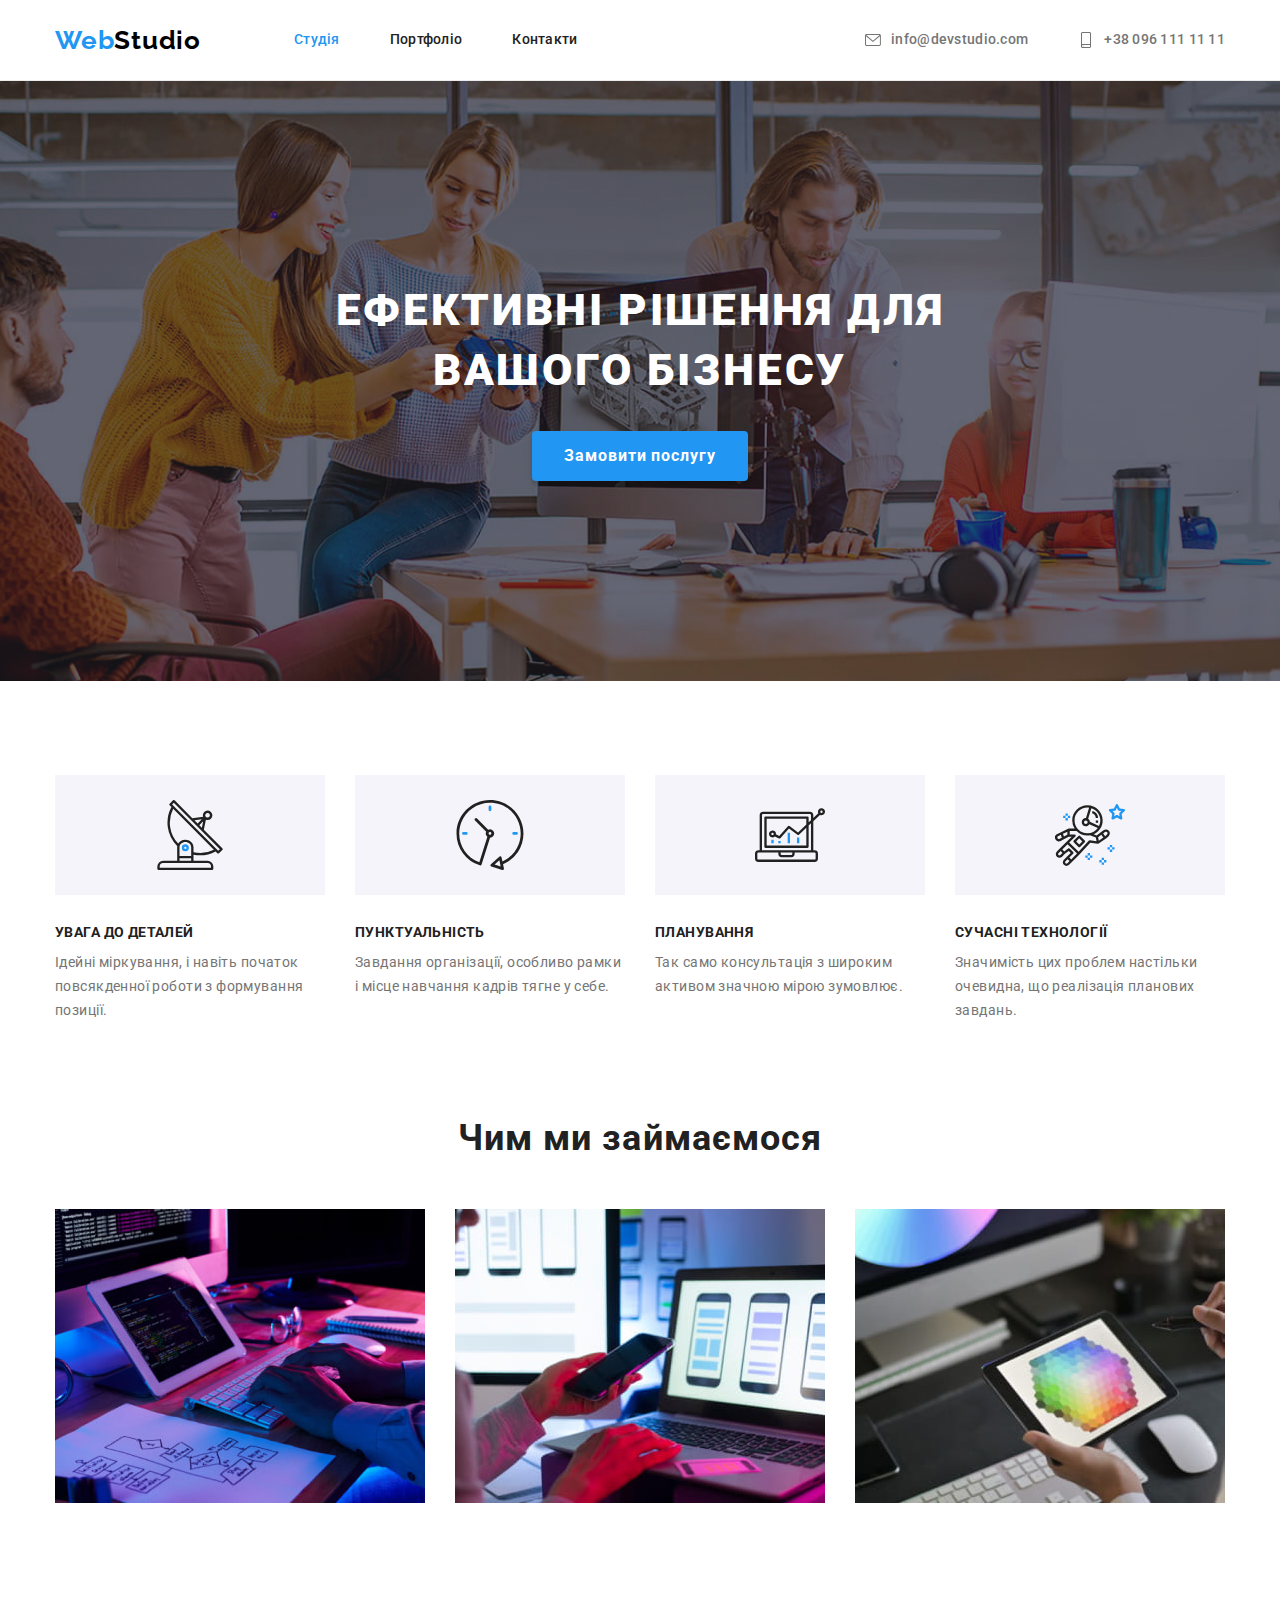
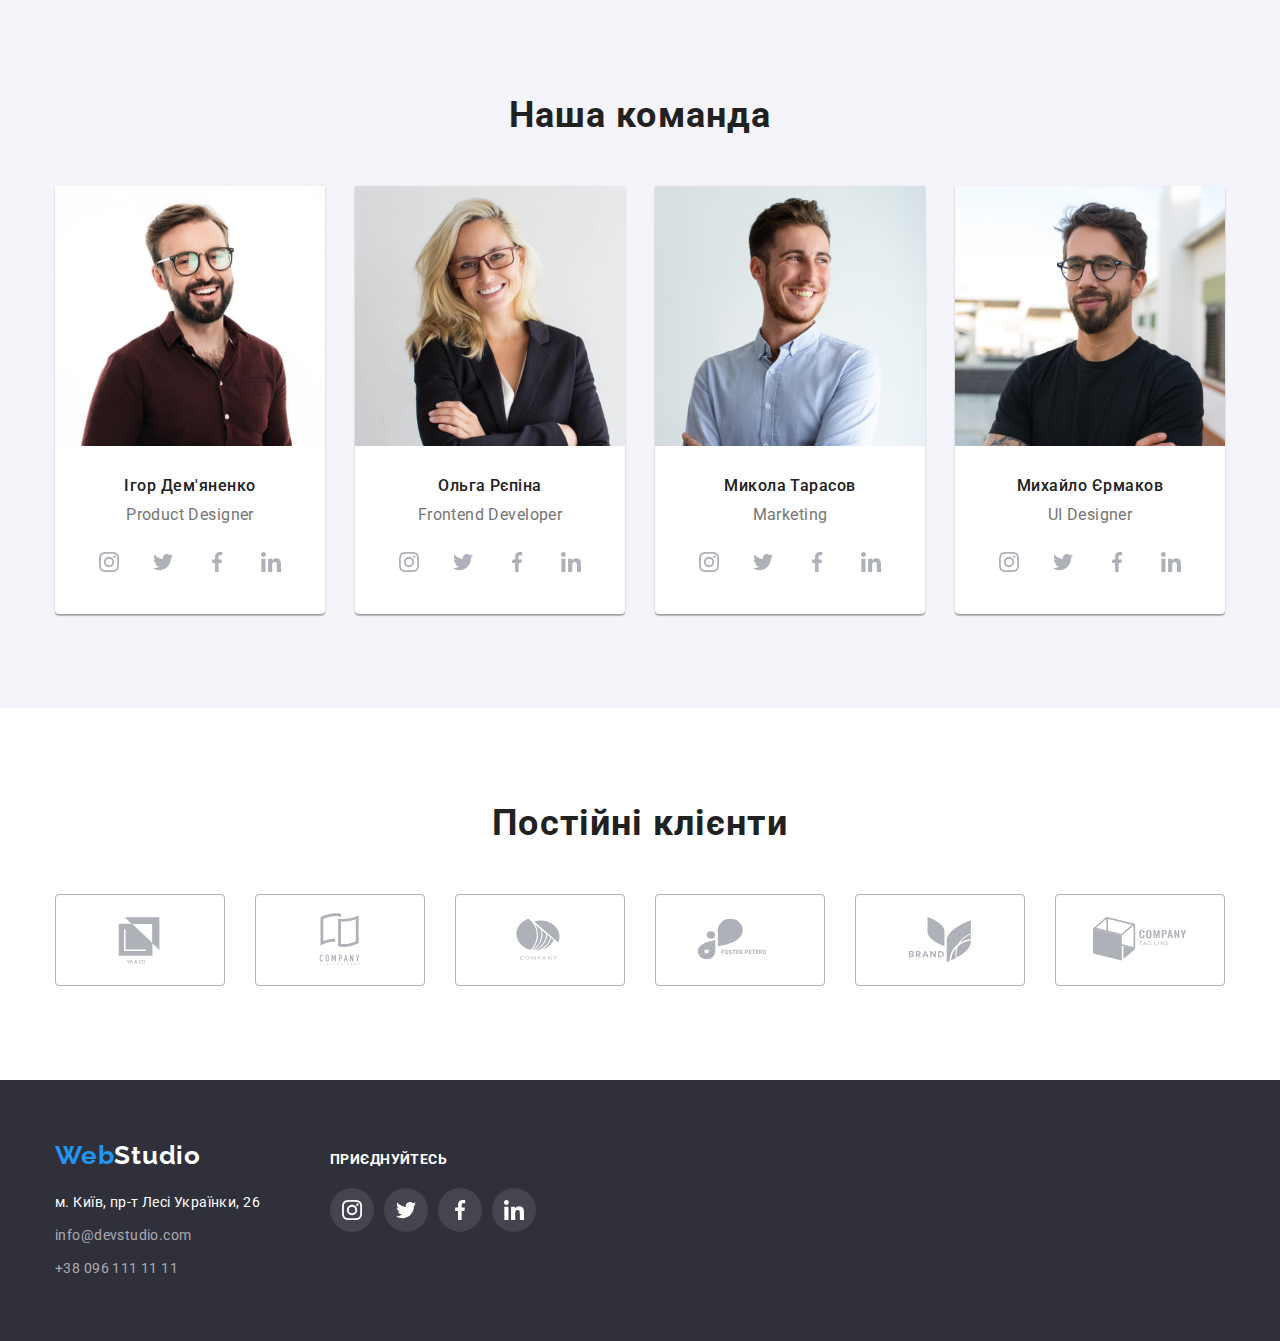
==== index.html @ b71303c6 "Initial commit" ====
<!DOCTYPE html>
<html lang="uk">
  <head>
    <meta charset="UTF-8" />
    <meta http-equiv="X-UA-Compatible" content="IE=edge" />
    <meta name="viewport" content="width=device-width, initial-scale=1.0" />
    <title>Студія</title>
    <link
      href="https://fonts.googleapis.com/css2?family=Raleway:wght@700&family=Roboto:wght@400;500;700;900&display=swap"
      rel="stylesheet"
    />
    <link
      rel="stylesheet"
      href="https://cdnjs.cloudflare.com/ajax/libs/modern-normalize/1.1.0/modern-normalize.min.css"
    />
    <link rel="stylesheet" href="./css/common.css" />
    <link rel="stylesheet" href="./css/main.css" />
  </head>

  <body>
    <header class="border header">
      <div class="container">
        <nav class="nav nav-box">
          <a href="" class="logo"> <span class="logo-blue">Web</span>Studio </a>
          <ul class="list list-nav">
            <li class="item"><a href="./index.html" class="link page-active">Студія</a></li>
            <li class="item"><a href="./portfolio.html" class="link">Портфоліо</a></li>
            <li class="item"><a href="" class="link">Контакти</a></li>
          </ul>
        </nav>
        <ul class="list list-nav list-contact">
          <li class="item">
            <a href="mailto:info@devstudio.com" class="link link-contact mailto align-icon">
              <svg class="icon-contact">
                <use href="./images/icons.svg#icon-envelope"></use>
              </svg>
              info@devstudio.com</a>
          </li>
          <li class="item">
            <a href="tel:+380961111111" class="link link-contact tel align-icon"><svg class="icon-contact">
              <use href="./images/icons.svg#icon-smartphone"></use>
            </svg>+38 096 111 11 11</a>
          </li>
        </ul>
      </div>
    </header>

    <main>
      <!--hero-->
      <section class="hero section">
        <div class="container">
          <h1 class="title title-main">Ефективні рішення для вашого бізнесу</h1>
          <button type="button" class="button item">Замовити послугу</button>
        </div>
      </section>

      <!--наш підхід-->
      <section class="section">
        <div class="container">
          <h2 class="none">наш підхід</h2>
          <ul class="list methods">
            <li class="item antenna">
              <div class="thumb">
                <svg class="icon-methods">
                <use href="./images/icons.svg#icon-antenna"></use>
              </svg>
              </div>
              <h3 class="title title-methods">УВАГА ДО ДЕТАЛЕЙ</h3>
              <p class="text mr-null">
                Ідейні міркування, і навіть початок повсякденної роботи з формування позиції.
              </p>
            </li>
            <li class="item clock">
              <div class="thumb">
                <svg class="icon-methods">
                <use href="./images/icons.svg#icon-clock"></use>
              </svg>
              </div>
              <h3 class="title title-methods">ПУНКТУАЛЬНІСТЬ</h3>
              <p class="text mr-null">
                Завдання організації, особливо рамки і місце навчання кадрів тягне у себе.
              </p>
            </li>
            <li class="item diagram">
              <div class="thumb">
                <svg class="icon-methods">
                <use href="./images/icons.svg#icon-diagram"></use>
              </svg>
              </div>
              <h3 class="title title-methods">ПЛАНУВАННЯ</h3>
              <p class="text mr-null">
                Так само консультація з широким активом значною мірою зумовлює.
              </p>
            </li>
            <li class="item astronaut">
              <div class="thumb">
                <svg class="icon-methods">
                <use href="./images/icons.svg#icon-astronaut"></use>
              </svg>
              </div>
              <h3 class="title title-methods">СУЧАСНІ ТЕХНОЛОГІЇ</h3>
              <p class="text mr-null">
                Значимість цих проблем настільки очевидна, що реалізація планових завдань.
              </p>
            </li>
          </ul>
        </div>
      </section>

      <!-- чим ми займаємося -->
      <section class="info section">
        <div class="container info">
          <h2 class="title info">Чим ми займаємося</h2>
          <ul class="list">
            <li class="item">
              <img src="./images/box1.jpg" alt="Валідна розмітка" width="370" height="294" />
            </li>
            <li class="item">
              <img src="./images/box2.jpg" alt="Стилізація" width="370" height="294" />
            </li>
            <li class="item">
              <img src="./images/box3.jpg" alt="Дизайн" width="370" height="294" />
            </li>
          </ul>
        </div>
      </section>

      <!--Наша команда-->
      <section class="team-info section">
        <div class="container">
          <h2 class="title title-team">Наша команда</h2>
          <ul class="list list-subject">
            <li class="item">
              <img src="./images/person1.jpg" alt="фото Ігора Дем'яненка" width="270" />
              <h3 class="title subject-name">Ігор Дем'яненко</h3>
              <p class="subject-post">Product Designer</p>
              <ul class="list-team-socials">
                <li class="item">
                  <a href="" class="link-socials">
                    <svg class="icon-socials">
                      <use href="./images/icons.svg#icon-instagram"></use>
                    </svg>
                  </a>
                </li>
                <li class="item">
                  <a href="" class="link-socials">
                    <svg class="icon-socials">
                      <use href="./images/icons.svg#icon-twitter"></use>
                    </svg>
                  </a>
                </li>
                <li class="item">
                  <a href="" class="link-socials">
                    <svg class="icon-socials">
                      <use href="./images/icons.svg#icon-facebook"></use>
                    </svg>
                  </a>
                </li>
                <li class="item">
                  <a href="" class="link-socials">
                    <svg class="icon-socials">
                      <use href="./images/icons.svg#icon-linkedin"></use>
                    </svg>
                  </a>
                </li>
              </ul>
            </li>
            <li class="item">
              <img src="./images/person2.jpg" alt="фото Ольги Рєпіної" width="270" />
              <h3 class="title subject-name">Ольга Рєпіна</h3>
              <p class="subject-post">Frontend Developer</p>
              <ul class="list-team-socials">
                <li class="item">
                  <a href="" class="link-socials">
                    <svg class="icon-socials">
                      <use href="./images/icons.svg#icon-instagram"></use>
                    </svg>
                  </a>
                </li>
                <li class="item">
                  <a href="" class="link-socials">
                    <svg class="icon-socials">
                      <use href="./images/icons.svg#icon-twitter"></use>
                    </svg>
                  </a>
                </li>
                <li class="item">
                  <a href="" class="link-socials">
                    <svg class="icon-socials">
                      <use href="./images/icons.svg#icon-facebook"></use>
                    </svg>
                  </a>
                </li>
                <li class="item">
                  <a href="" class="link-socials">
                    <svg class="icon-socials">
                      <use href="./images/icons.svg#icon-linkedin"></use>
                    </svg>
                  </a>
                </li>
              </ul>
            </li>
            <li class="item">
              <img src="./images/person3.jpg" alt="фото Миколи Тарасова" width="270" />
              <h3 class="title subject-name">Микола Тарасов</h3>
              <p class="subject-post">Marketing</p>
              <ul class="list-team-socials">
                <li class="item">
                  <a href="" class="link-socials">
                    <svg class="icon-socials">
                      <use href="./images/icons.svg#icon-instagram"></use>
                    </svg>
                  </a>
                </li>
                <li class="item">
                  <a href="" class="link-socials">
                    <svg class="icon-socials">
                      <use href="./images/icons.svg#icon-twitter"></use>
                    </svg>
                  </a>
                </li>
                <li class="item">
                  <a href="" class="link-socials">
                    <svg class="icon-socials">
                      <use href="./images/icons.svg#icon-facebook"></use>
                    </svg>
                  </a>
                </li>
                <li class="item">
                  <a href="" class="link-socials">
                    <svg class="icon-socials">
                      <use href="./images/icons.svg#icon-linkedin"></use>
                    </svg>
                  </a>
                </li>
              </ul>
            </li>
            <li class="item">
              <img src="./images/person4.jpg" alt="фото Михайла Єрмакова" width="270" />
              <h3 class="title subject-name">Михайло Єрмаков</h3>
              <p class="subject-post">UI Designer</p>
              <ul class="list-team-socials">
                <li class="item">
                  <a href="" class="link-socials">
                    <svg class="icon-socials">
                      <use href="./images/icons.svg#icon-instagram"></use>
                    </svg>
                  </a>
                </li>
                <li class="item">
                  <a href="" class="link-socials">
                    <svg class="icon-socials">
                      <use href="./images/icons.svg#icon-twitter"></use>
                    </svg>
                  </a>
                </li>
                <li class="item">
                  <a href="" class="link-socials">
                    <svg class="icon-socials">
                      <use href="./images/icons.svg#icon-facebook"></use>
                    </svg>
                  </a>
                </li>
                <li class="item">
                  <a href="" class="link-socials">
                    <svg class="icon-socials">
                      <use href="./images/icons.svg#icon-linkedin"></use>
                    </svg>
                  </a>
                </li>
              </ul>
            </li>
          </ul>
        </div>
      </section>

      <section class="section">
        <div class="container clients">
          <h2 class="title">Постійні клієнти</h2>
          <ul class="list">
            <li class="item"><a href="" class="client">
              <svg class="thumb">
                <use href="./images/icons.svg#icon-logo-1"></use>
              </svg>
            </a></li>
            <li class="item"><a href="" class="client">
              <svg class="thumb">
                <use href="./images/icons.svg#icon-logo-2"></use>
              </svg>
            </a></li>
            <li class="item"><a href="" class="client">
              <svg class="thumb">
                <use href="./images/icons.svg#icon-logo-3"></use>
              </svg>
            </a></li>
            <li class="item"><a href="" class="client">
              <svg class="thumb">
                <use href="./images/icons.svg#icon-logo-4"></use>
              </svg>
            </a></li>
            <li class="item"><a href="" class="client">
              <svg class="thumb">
                <use href="./images/icons.svg#icon-logo-5"></use>
              </svg>
            </a></li>
            <li class="item"><a href="" class="client">
              <svg class="thumb">
                <use href="./images/icons.svg#icon-logo-6"></use>
              </svg>
            </a></li>
          </ul>
        </div>
      </section>
    </main>

    <!--footer-->
    <footer class="footer section">
      <div class="container">
        <div class="container-foot">
          <a href="" class="logo logo-white"> <span class="logo-blue">Web</span>Studio</a>
          <address>
            <p class="address item">м. Київ, пр-т Лесі Українки, 26</p>
            <ul class="list item">
              <li class="item">
                <a href="mailto:info@devstudio.com" class="link link-footer">info@devstudio.com</a>
              </li>
              <li class="item">
                <a href="tel:+380961111111" class="link link-footer">+38 096 111 11 11</a>
              </li>
            </ul>
          </address>
        </div>
        <div class="container-foot socials">
          <b class="title-methods">Приєднуйтесь</b>
          <ul class="list">
            <li class="item">
              <a class="link-socials" href="">
                <svg class="icon-socials">
                  <use href="./images/icons.svg#icon-instagram"></use>
                </svg>
              </a>
            </li>
            <li class="item">
              <a class="link-socials" href="">
                <svg class="icon-socials">
                  <use href="./images/icons.svg#icon-twitter"></use>
                </svg>
              </a>
            </li>
            <li class="item">
              <a class="link-socials" href="">
                <svg class="icon-socials">
                  <use href="./images/icons.svg#icon-facebook"></use>
                </svg>
              </a>
            </li>
            <li class="item">
              <a class="link-socials" href="">
                <svg class="icon-socials">
                  <use href="./images/icons.svg#icon-linkedin"></use>
                </svg>
              </a>
            </li>
          </ul>
        </div>
      </div>
    </footer>
  </body>
</html>
---- css/common.css ----
:root {
    /* bg colors */
    --main-bg-color: #FFFFFF;
    --hero-bg-color: #2F303A;
    --team-info-bg: #F5F4FA;
    --bg-socials: rgba(255, 255, 255, 0.1);
    
    /* font colors */
    --accent-blue: #2196F3;
    --accent-black: #000000;
    --main-font-black: #212121;
    --main-font-color: #757575;
    --link-footer-color: rgba(255, 255, 255, 0.6);

    --white: #FFFFFF;
    --btn-shadow: rgba(0, 0, 0, 0.15);
    --icon-gray: #AFB1B8;
}

.test {
    background-color: #76d14b;
}
---- css/main.css ----
body {
    background-color: var(--main-bg-color);
    
    font-family: Roboto, sans-serif;
    font-style: normal;
    font-size: 14px;
    letter-spacing: 0.03em;
    
    color: var(--main-font-color);

    box-sizing: border-box;
}

*,
*::before,
*::after {
    box-sizing: inherit;
}

h1, h2, h3, h4, h5, h6, p {
    margin-top: 0;
    margin-bottom: 0;
}

img {
    display: block;
    max-width: 100%;
    height: auto;
}

/* ---------------------------------------------- */
/* utilities */
.item {
}

.list {
    margin-top: 0;
    margin-bottom: 0;
    padding-left: 0;
    list-style-type: none;
}

.mr-null {
    margin-top: 0;
    margin-bottom: 0;
}

.none {
    display: none;
}

.section {
    padding-top: 94px;
    padding-bottom: 94px;
} 

.container {

    width: 1200px;
    margin-left: auto;
    margin-right: auto;
    padding-left: 15px;
    padding-right: 15px;
}

.header {
    padding-top: 0;
    padding-bottom: 0;
}


/* ---------------------------------------------- */
/* header & footer */
.header .container {
    display: flex;
}


.link,
.link-portfolio {
    text-decoration: none;
    
    font-weight: 500;
    line-height: 1.14;
    letter-spacing: 0.02em;
    
    color: var(--main-font-black);
}

.link-portfolio .title-project + .desc-project {
    margin-top: 4px;
}

.link-contact {
    color: var(--main-font-color);
}

.link-footer {
    font-style: normal;
    font-weight: 400;
    line-height: 1.71;
    letter-spacing: 0.03em;
    
    color: var(--link-footer-color);
}

header .link {
    display: inline-block;
    padding-top: 32px;
    padding-bottom: 32px;
} 
.link:hover,
.link:focus {
    color: var(--accent-blue);
}

.logo {
    text-decoration: none;
    
    font-family: 'Raleway';
    font-weight: 700;
    font-size: 26px;
    line-height: 1.19;
    letter-spacing: 0.03em;
    
    color: var(--accent-black);
}

.logo-blue {
    color: var(--accent-blue);
}

.logo-white {
    color: var(--white);
}

.footer {
    background-color: var(--hero-bg-color);
    padding-top: 60px;
    padding-bottom: 60px;
}

.address {
    font-style: normal;
    font-size: 14px;
    line-height: 1.71;
    letter-spacing: 0.03em;
    
    color: var(--white);
}

.nav-box {
    display: flex;
    align-items: center;
}

.list-nav {
    display: flex;
    align-items: center;
    margin-left: 93px;
    padding-left: 0;
}

.list-nav .item + .item,
.list-contact .item + .item {
    margin-left: 50px;
}

.list-contact {
    margin-left: auto;
}

.footer address {
    margin-top: 20px;
    display: flex;
    flex-direction: column;
}

address .item + .item {
    display: inline-block;
    margin-top: 9px;
}

.border {
    border-bottom: 1px solid #ECECEC;
} 

.container-foot + .container-foot {
    margin-left: 70px;
}

.footer .container {
    display: flex;
    flex-direction: row;
    align-items: baseline;
}

.footer .title-methods {
    color: var(--main-bg-color);
}

.socials .list {
    display: flex;
    flex-direction: row;
    margin-top: 20px;
}

/* ---------------------------------------------- */
/* hero */
.hero {
    background-color: var(--hero-bg-color);
    padding-top: 200px;
    padding-bottom: 200px;
}
.hero div {
    margin-right: auto;
    margin-left: auto;

    display: flex;
    flex-direction: column;
    align-items: center;
}
.hero button.item {
    margin-left: auto;
    margin-right: auto;
    margin-top: 30px;
    border: none;
    box-shadow: 0px 4px 4px rgba(0, 0, 0, 0.15);
    border-radius: 4px;
}
.hero h1 {
    width: 696px;
    display: inline-block;
}

.title {
    font-size: 36px;
    line-height: 1.17;
    text-align: center;
    letter-spacing: 0.03em;
    
    color: var(--main-font-black);
}

.title-main {
    font-weight: 900;
    font-size: 44px;
    line-height: 1.36;
    letter-spacing: 0.06em;
    text-transform: uppercase;

    color: var(--white);
}

.title-team {
    font-size: 36px;
    line-height: 1.17;
    text-align: center;
}

.title-methods {

    font-size: 14px;
    line-height: 1.14;
    text-transform: uppercase;
    text-align: left;
}

.button {
    padding: 10px 32px;

    box-shadow: 0px 4px 4px rgba(0, 0, 0, 0.15);
    border-radius: 4px;

    font-family: 'Roboto';
    font-style: normal;
    font-weight: 700;
    font-size: 16px;
    line-height: 1.88;
    letter-spacing: 0.06em;

    color: var(--white);
    background-color: var(--accent-blue) ;

    cursor: pointer;
}

.text {
    line-height: 1.71;
    letter-spacing: 0.03em;
}

.methods {
    display: flex;
    align-items: flex-start;
    flex-wrap: wrap;
    min-height: 98px;
    margin-left: auto;
    margin-right: auto;
}

.methods .item {
    width: 270px;
}

.methods .item + .item {
    margin-left: 30px;
}

.methods .text {
    margin-top: 10px;
}

/* чим ми займаємося */

.container.info {
    display: flex;
    flex-direction: column;
}

.container.info ul {
    display: flex;
    flex-direction: row;
    margin-top: 50px;
}

.container.info .item > img {
    display: inline-block;
}

.container.info .item + .item {
    margin-left: 30px;
}
.info.section {
    padding-top: 0;
}

/* ---------------------------------------------- */
/* our team */
.team-info {
    background-color: var(--team-info-bg);
}

.subject-name {
    margin-top: 30px;

    font-weight: 500;
    font-size: 16px;
    line-height: 1.19;
}

.subject-post {
    margin-top: 10px;

    font-size: 16px;
    line-height: 1.19;
    text-align: center;
}

.team-info div {
    display: flex;
    flex-direction: column;
    align-items: center;
    margin-left: auto;
    margin-right: auto;
}

.team-info .list {
    display: flex;
    margin-top: 50px;
}

.team-info .item {
    width: 270px;
    background-color: var(--white);
    box-shadow: 0px 1px 3px rgba(0, 0, 0, 0.12), 0px 1px 1px rgba(0, 0, 0, 0.14), 0px 2px 1px rgba(0, 0, 0, 0.2);
    border-radius: 0px 0px 4px 4px;
}

.team-info .item + .item {
    margin-left: 30px;
}

.list-team-socials {
    margin-top: 0;
    margin-bottom: 0;
    padding-left: 0;
    list-style-type: none;
    display: flex;
    padding-left: 32px;
    padding-right: 32px;
    margin-top: 16px;
    margin-bottom: 30px;
}

.list-team-socials .item {
    width: 44px;
    height: 44px;
    border-radius: 50%;
    fill: var(--accent-black);
    box-shadow: none;
}

.list-team-socials .item + .item {
    margin-left: 10px;
}

.list-team-socials .item:hover,
.list-team-socials .item:focus {
    fill: var(--white)
}

/* ---------------------------------------------- */
/* portfolio */
/* filter */
.button-filter {
    font-weight: 500;
    font-size: 16px;
    line-height: 1.62;
    letter-spacing: 0.03em;

    background-color: var(--team-info-bg);
    color: var(--main-font-black);
    border: none;
    box-shadow: none;
}

.button-filter:hover,
.button-filter:focus {
    background-color: var(--accent-blue);
    color: var(--white);
}
.filter .list {
    display: flex;
    margin-left: auto;
    margin-right: auto;
    margin-bottom: 50px;
}
.filter .item + .item {
    margin-left: 8px;
}

.projects .filter {
    display: flex;
}
/* ---------------------------------------------- */
/* projects */
.title-project {
    font-size: 18px;
    line-height: 2;
    letter-spacing: 0.06em;
}

.desc-project {
    font-weight: 400;
    font-size: 16px;
    line-height: 1.88;
    letter-spacing: 0.03em;
    color: var(--main-font-color);
}

.button-active:active {
    background-color: var(--accent-blue);
    color: var(--white);
}


.page-active {
    color: var(--accent-blue);
}

.projects .list {
    display: flex;
    flex-wrap: wrap;
}

.projects > .item {
    width: calc((100%-60)/3);
    min-height: 404px;
    display: inline-block;
}

.link-portfolio .item {
    padding: 20px 24px;
    border: 1px solid #ECECEC;
    border-top: none;
}

.link-portfolio img {
    display: block;
}

.project-list > .item:nth-child(n) {
    margin-right: 30px;
    margin-bottom: 30px;
}

.project-list>.item:nth-child(3n) {
    margin-right: 0;
}
.project-list>.item:nth-last-child(-n+3) {
    margin-bottom: 0;
}


/* icons */
.hero.section {
    max-width: 1600px;
    height: auto;
    margin-left: auto;
    margin-right: auto;
    background-image: 
        linear-gradient(
            to right,
            rgba(47, 48, 58, 0.4),
            rgba(47, 48, 58, 0.4)),
        url(../images/bgi-hero.jpg);
    background-repeat: no-repeat;
    background-position: center;
    background-size: cover;
}

.clients {
    display: flex;
    flex-direction: column;
    
}
.clients .list {
    display: flex;
    flex-direction: row;
}

.clients .item + .item {
    margin-left: 30px;
} 

.clients .item {
    display: block;
}

.clients .list {
    margin-top: 50px;
}

.icon-socials {
    height: 20px;
    width: 20px;
    fill: var(--white);
}

.link-socials {
    display: inline-block;
    width: 44px;
    height: 44px;
    background-color: var(--bg-socials);
    border-radius: 50%;
    display: flex;
    align-items: center;
    justify-content: center;
}

.socials .item + .item {
    margin-left: 10px;
}

.team-info .icon-socials {
    fill: var(--icon-gray);
}

.link-socials:hover,
.link-socials:focus {
    background-color: var(--accent-blue);
    cursor: pointer;
    fill: var(--white);
}

.link-socials:hover .icon-socials,
.link-socials:focus .icon-socials {
    fill: var(--white);
}

.icon-contact {
    display: inline-block;
    width: 16px;
    height: 16px;
    margin-right: 10px;
    fill: var(--main-font-color);
}

.header .align-icon {
    display: flex;
}

.header .align-icon:hover .icon-contact,
.header .align-icon:focus .icon-contact {
    fill: var(--accent-blue);
}

.methods .thumb {
    width: 100%;
    height: 120px;
    display: flex;
    justify-content: center;
    align-items: center;
    margin-bottom: 30px;
    fill: currentColor;

    background-color: var(--team-info-bg);
}

.icon-methods {
    width: 70px;
    height: 70px;
}

.clients .thumb {
    width: 106px;
    height: 60px;
    fill: currentColor;
}

.client {
    width: 170px;
    height: 92px;
    display: flex;
    align-items: center;
    justify-content: center;
    color: var(--icon-gray);
    
    border: 1px solid var(--icon-gray);
    border-radius: 4px;
}

.clients .client:hover,
.clients .client:focus {
    color: var(--accent-blue);
    border: 1px solid var(--accent-blue);
}

.project-list .link-portfolio:hover .project,
.project-list .link-portfolio:focus .project {
    box-shadow: 0px 1px 1px rgba(0, 0, 0, 0.12), 0px 4px 4px rgba(0, 0, 0, 0.06), 1px 4px 6px rgba(0, 0, 0, 0.16);
}
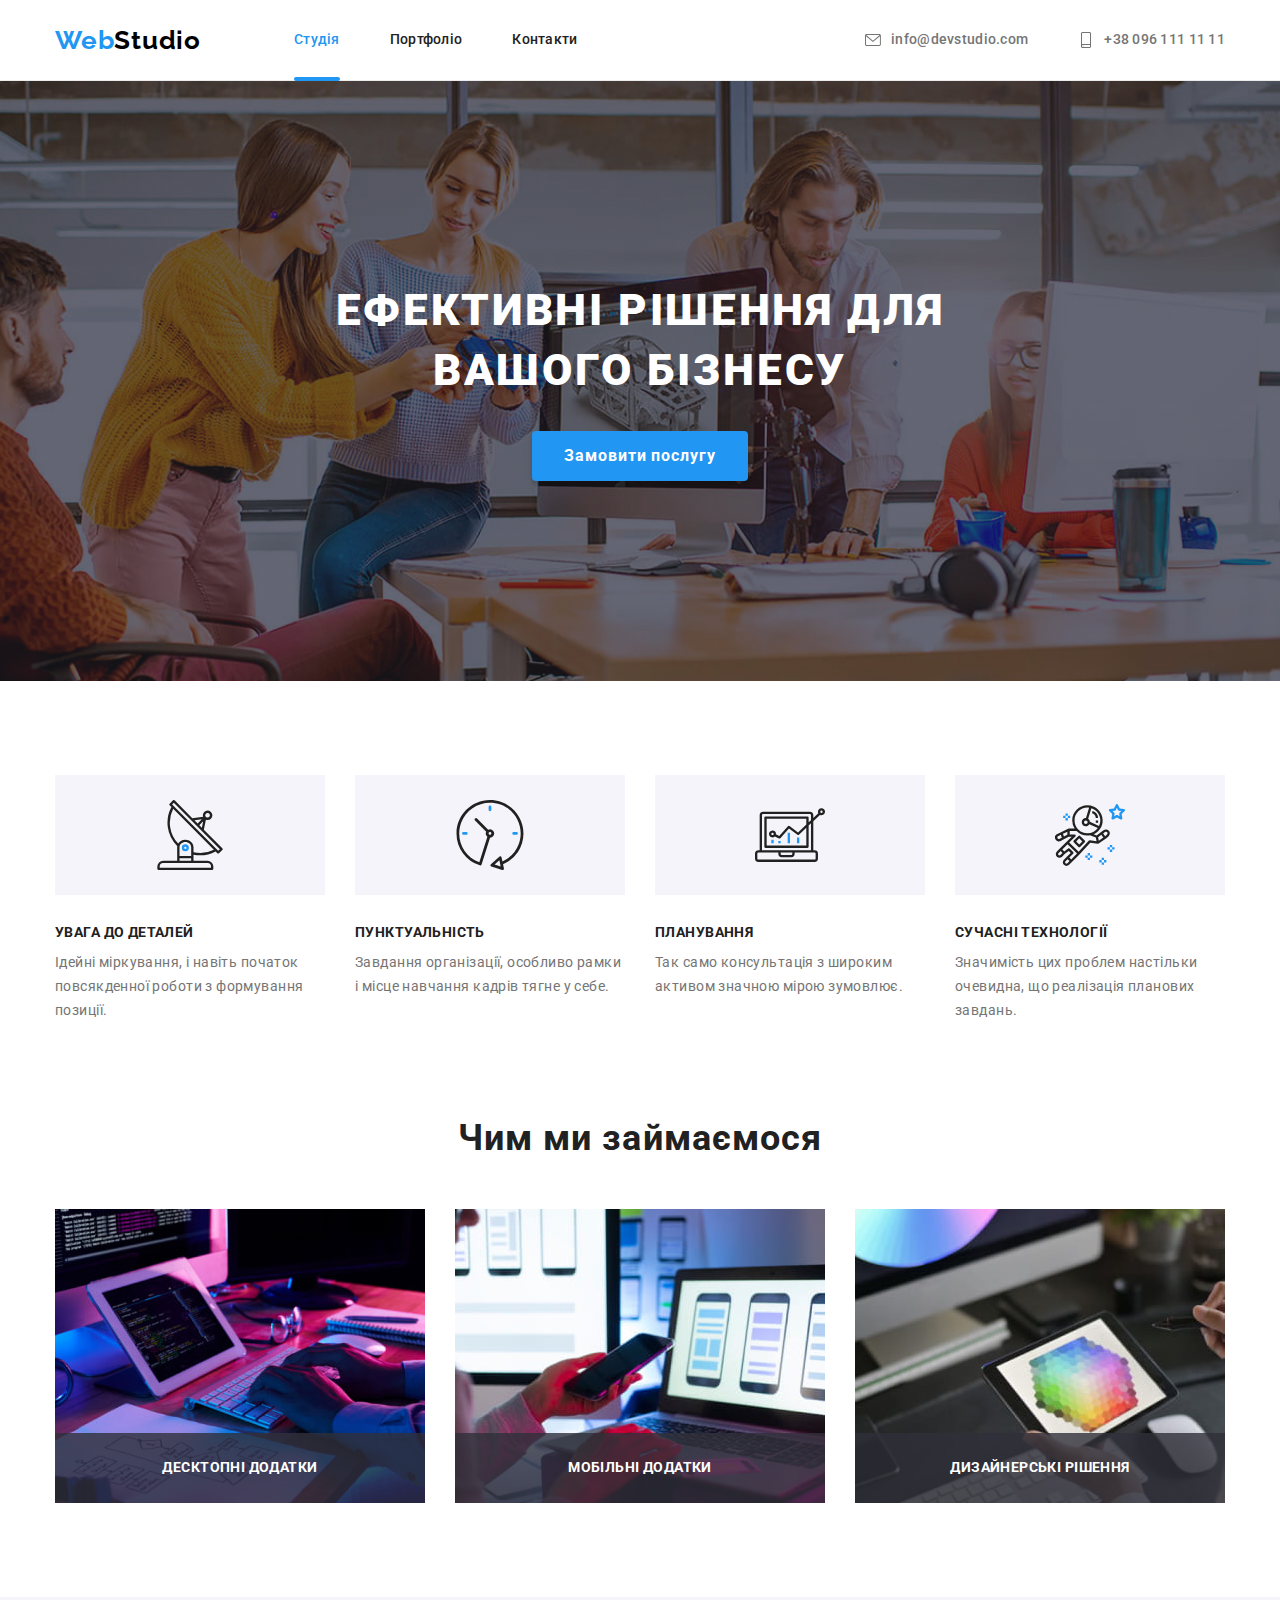
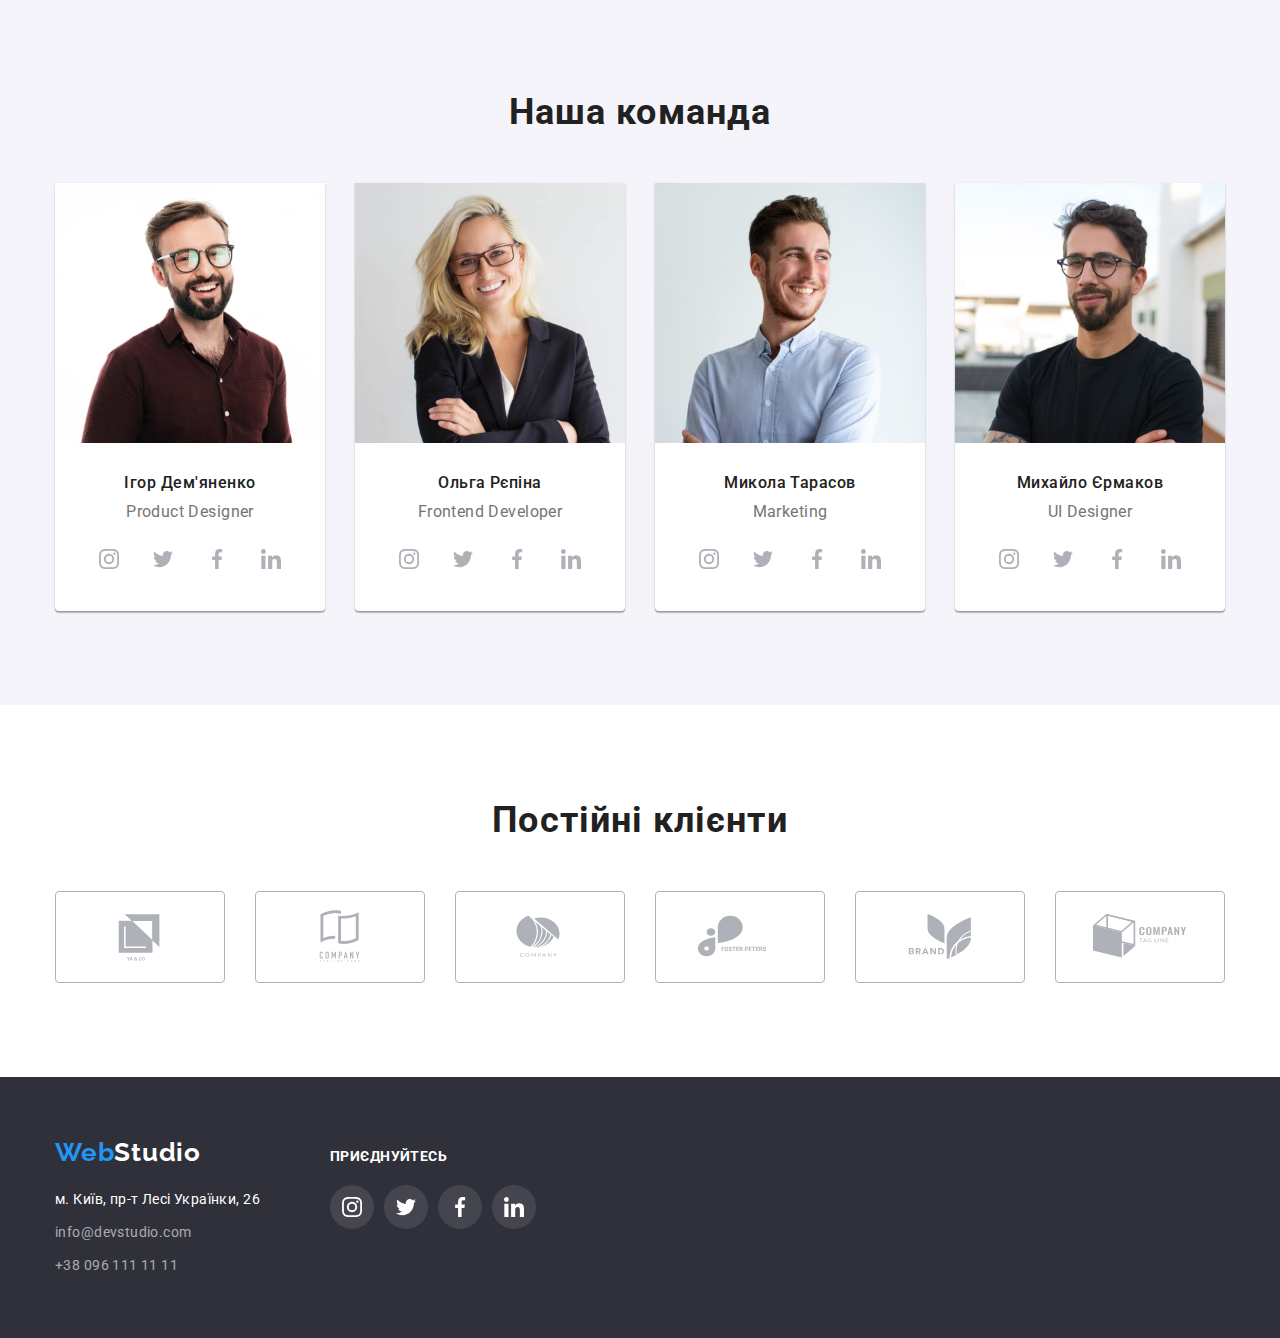
==== commit b0506ae6: "first" ====
--- a/index.html
+++ b/index.html
@@ -34,12 +34,16 @@
               <svg class="icon-contact">
                 <use href="./images/icons.svg#icon-envelope"></use>
               </svg>
-              info@devstudio.com</a>
+              info@devstudio.com</a
+            >
           </li>
           <li class="item">
-            <a href="tel:+380961111111" class="link link-contact tel align-icon"><svg class="icon-contact">
-              <use href="./images/icons.svg#icon-smartphone"></use>
-            </svg>+38 096 111 11 11</a>
+            <a href="tel:+380961111111" class="link link-contact tel align-icon"
+              ><svg class="icon-contact">
+                <use href="./images/icons.svg#icon-smartphone"></use>
+              </svg>
+              +38 096 111 11 11</a
+            >
           </li>
         </ul>
       </div>
@@ -50,7 +54,7 @@
       <section class="hero section">
         <div class="container">
           <h1 class="title title-main">Ефективні рішення для вашого бізнесу</h1>
-          <button type="button" class="button item">Замовити послугу</button>
+          <button type="button" class="button item" data-modal-open>Замовити послугу</button>
         </div>
       </section>
 
@@ -62,46 +66,38 @@
             <li class="item antenna">
               <div class="thumb">
                 <svg class="icon-methods">
-                <use href="./images/icons.svg#icon-antenna"></use>
-              </svg>
+                  <use href="./images/icons.svg#icon-antenna"></use>
+                </svg>
               </div>
               <h3 class="title title-methods">УВАГА ДО ДЕТАЛЕЙ</h3>
-              <p class="text mr-null">
-                Ідейні міркування, і навіть початок повсякденної роботи з формування позиції.
-              </p>
+              <p class="text mr-null">Ідейні міркування, і навіть початок повсякденної роботи з формування позиції.</p>
             </li>
             <li class="item clock">
               <div class="thumb">
                 <svg class="icon-methods">
-                <use href="./images/icons.svg#icon-clock"></use>
-              </svg>
+                  <use href="./images/icons.svg#icon-clock"></use>
+                </svg>
               </div>
               <h3 class="title title-methods">ПУНКТУАЛЬНІСТЬ</h3>
-              <p class="text mr-null">
-                Завдання організації, особливо рамки і місце навчання кадрів тягне у себе.
-              </p>
+              <p class="text mr-null">Завдання організації, особливо рамки і місце навчання кадрів тягне у себе.</p>
             </li>
             <li class="item diagram">
               <div class="thumb">
                 <svg class="icon-methods">
-                <use href="./images/icons.svg#icon-diagram"></use>
-              </svg>
+                  <use href="./images/icons.svg#icon-diagram"></use>
+                </svg>
               </div>
               <h3 class="title title-methods">ПЛАНУВАННЯ</h3>
-              <p class="text mr-null">
-                Так само консультація з широким активом значною мірою зумовлює.
-              </p>
+              <p class="text mr-null">Так само консультація з широким активом значною мірою зумовлює.</p>
             </li>
             <li class="item astronaut">
               <div class="thumb">
                 <svg class="icon-methods">
-                <use href="./images/icons.svg#icon-astronaut"></use>
-              </svg>
+                  <use href="./images/icons.svg#icon-astronaut"></use>
+                </svg>
               </div>
               <h3 class="title title-methods">СУЧАСНІ ТЕХНОЛОГІЇ</h3>
-              <p class="text mr-null">
-                Значимість цих проблем настільки очевидна, що реалізація планових завдань.
-              </p>
+              <p class="text mr-null">Значимість цих проблем настільки очевидна, що реалізація планових завдань.</p>
             </li>
           </ul>
         </div>
@@ -113,13 +109,28 @@
           <h2 class="title info">Чим ми займаємося</h2>
           <ul class="list">
             <li class="item">
-              <img src="./images/box1.jpg" alt="Валідна розмітка" width="370" height="294" />
-            </li>
-            <li class="item">
-              <img src="./images/box2.jpg" alt="Стилізація" width="370" height="294" />
-            </li>
-            <li class="item">
-              <img src="./images/box3.jpg" alt="Дизайн" width="370" height="294" />
+              <div class="img-block">
+                <img src="./images/box1.jpg" alt="Валідна розмітка" width="370" height="294" />
+                <div class="aside">
+                  <p class="subtitle">Десктопні додатки</p>
+                </div>
+              </div>
+            </li>
+            <li class="item">
+              <div class="img-block">
+                <img src="./images/box2.jpg" alt="Стилізація" width="370" height="294" />
+                <div class="aside">
+                  <p class="subtitle">Мобільні додатки</p>
+                </div>
+              </div>
+            </li>
+            <li class="item">
+              <div class="img-block">
+                <img src="./images/box3.jpg" alt="Дизайн" width="370" height="294" />
+                <div class="aside">
+                  <p class="subtitle">Дизайнерські рішення</p>
+                </div>
+              </div>
             </li>
           </ul>
         </div>
@@ -278,36 +289,48 @@
         <div class="container clients">
           <h2 class="title">Постійні клієнти</h2>
           <ul class="list">
-            <li class="item"><a href="" class="client">
-              <svg class="thumb">
-                <use href="./images/icons.svg#icon-logo-1"></use>
-              </svg>
-            </a></li>
-            <li class="item"><a href="" class="client">
-              <svg class="thumb">
-                <use href="./images/icons.svg#icon-logo-2"></use>
-              </svg>
-            </a></li>
-            <li class="item"><a href="" class="client">
-              <svg class="thumb">
-                <use href="./images/icons.svg#icon-logo-3"></use>
-              </svg>
-            </a></li>
-            <li class="item"><a href="" class="client">
-              <svg class="thumb">
-                <use href="./images/icons.svg#icon-logo-4"></use>
-              </svg>
-            </a></li>
-            <li class="item"><a href="" class="client">
-              <svg class="thumb">
-                <use href="./images/icons.svg#icon-logo-5"></use>
-              </svg>
-            </a></li>
-            <li class="item"><a href="" class="client">
-              <svg class="thumb">
-                <use href="./images/icons.svg#icon-logo-6"></use>
-              </svg>
-            </a></li>
+            <li class="item">
+              <a href="" class="client">
+                <svg class="thumb">
+                  <use href="./images/icons.svg#icon-logo-1"></use>
+                </svg>
+              </a>
+            </li>
+            <li class="item">
+              <a href="" class="client">
+                <svg class="thumb">
+                  <use href="./images/icons.svg#icon-logo-2"></use>
+                </svg>
+              </a>
+            </li>
+            <li class="item">
+              <a href="" class="client">
+                <svg class="thumb">
+                  <use href="./images/icons.svg#icon-logo-3"></use>
+                </svg>
+              </a>
+            </li>
+            <li class="item">
+              <a href="" class="client">
+                <svg class="thumb">
+                  <use href="./images/icons.svg#icon-logo-4"></use>
+                </svg>
+              </a>
+            </li>
+            <li class="item">
+              <a href="" class="client">
+                <svg class="thumb">
+                  <use href="./images/icons.svg#icon-logo-5"></use>
+                </svg>
+              </a>
+            </li>
+            <li class="item">
+              <a href="" class="client">
+                <svg class="thumb">
+                  <use href="./images/icons.svg#icon-logo-6"></use>
+                </svg>
+              </a>
+            </li>
           </ul>
         </div>
       </section>
@@ -365,5 +388,17 @@
         </div>
       </div>
     </footer>
+    
+    <div class="backdrop is-hidden" data-modal>
+      <div class="modal">
+        <button type="button" class="btn-modal" data-modal-close>
+          <svg class="icon-modal">
+            <use href="./images/symbol-defs.svg#icon-closet-window"></use>
+          </svg>
+        </button>
+      </div>
+    </div>
+
+    <script src="./js/modal.js"></script>
   </body>
 </html>
--- a/css/common.css
+++ b/css/common.css
@@ -4,6 +4,11 @@
     --hero-bg-color: #2F303A;
     --team-info-bg: #F5F4FA;
     --bg-socials: rgba(255, 255, 255, 0.1);
+    --bg-modal: rgba(0, 0, 0, 0.2);
+    --bg-empty-opacity: rgba(0, 0, 0, 0);
+    --bg-img-from-text: rgba(47, 48, 58, 0.8);
+    --bg-hover-item: rgba(33, 150, 243, 0.9);
+    --btn-hover-color: rgba(41, 204, 233);
     
     /* font colors */
     --accent-blue: #2196F3;
@@ -15,6 +20,9 @@
     --white: #FFFFFF;
     --btn-shadow: rgba(0, 0, 0, 0.15);
     --icon-gray: #AFB1B8;
+
+    /* animation */
+    --base-style-animation: cubic-bezier(0.4, 0, 0.2, 1);
 }
 
 .test {
--- a/css/main.css
+++ b/css/main.css
@@ -30,8 +30,6 @@
 
 /* ---------------------------------------------- */
 /* utilities */
-.item {
-}
 
 .list {
     margin-top: 0;
@@ -55,7 +53,6 @@
 } 
 
 .container {
-
     width: 1200px;
     margin-left: auto;
     margin-right: auto;
@@ -205,6 +202,8 @@
     margin-top: 20px;
 }
 
+
+
 /* ---------------------------------------------- */
 /* hero */
 .hero {
@@ -227,7 +226,15 @@
     border: none;
     box-shadow: 0px 4px 4px rgba(0, 0, 0, 0.15);
     border-radius: 4px;
-}
+    /* background-color: var(--accent-blue); */
+}
+
+.hero .button:hover {
+    color: var(--accent-black);
+    background-color: var(--btn-hover-color);
+    transition: background-color 250ms var(--base-style-animation), color 250ms var(--base-style-animation);
+}
+
 .hero h1 {
     width: 696px;
     display: inline-block;
@@ -333,6 +340,32 @@
 }
 .info.section {
     padding-top: 0;
+}
+
+.info .subtitle {
+    font-weight: 700;
+    line-height: 1.14;
+    text-align: center;
+    text-transform: uppercase;
+    color: var(--white);
+}
+
+.img-block {
+    position: relative;
+}
+
+.info .aside {
+    position: absolute;
+    bottom: 0;
+    left: 0;
+
+    display: flex;
+    align-items: center;
+    justify-content: center;
+
+    width: 100%;
+    height: 70px;
+    background-color: var(--bg-img-from-text);
 }
 
 /* ---------------------------------------------- */
@@ -469,6 +502,21 @@
     color: var(--accent-blue);
 }
 
+.page-active::after {
+    content: '';
+    position: absolute;
+    bottom: -1px;
+    left: 0;
+
+    width: 100%;
+    height: 4px;
+    background-color: var(--accent-blue);
+    border-radius: 2px;
+}
+
+.list-nav .item {
+    position: relative;
+}
 .projects .list {
     display: flex;
     flex-wrap: wrap;
@@ -637,7 +685,126 @@
     border: 1px solid var(--accent-blue);
 }
 
+.project {
+    box-shadow: none;
+}
+
 .project-list .link-portfolio:hover .project,
 .project-list .link-portfolio:focus .project {
     box-shadow: 0px 1px 1px rgba(0, 0, 0, 0.12), 0px 4px 4px rgba(0, 0, 0, 0.06), 1px 4px 6px rgba(0, 0, 0, 0.16);
-}
+    
+    transition: box-shadow 250ms var(--base-style-animation);
+}
+
+.hover-text {
+    width: 322px;
+    height: 168px;
+
+    font-weight: 400;
+    font-size: 18px;
+    line-height: 1.56;
+    letter-spacing: 0.03em;
+
+    color: var(--white);
+}
+
+.project-list .thumb {
+    position: relative;
+    width: 100%;
+    height: 100%;
+
+    overflow: hidden;
+}
+
+.project-list .thumb-item {
+    position: absolute;
+    bottom: -100%;
+
+    width: 100%;
+    height: 100%;
+
+    display: flex;
+    align-items: center;
+    justify-content: center;
+
+    background-color: var(--bg-hover-item);
+    /* transition: bottom 250ms var(--base-style-animation); */
+}
+
+.project-list .link-portfolio:hover .thumb-item,
+.project-list .link-portfolio:focus .thumb-item {
+    position: absolute;
+    bottom: 0%;
+
+    transition: bottom 250ms var(--base-style-animation);
+}
+
+.backdrop {
+    position: fixed;
+    top: 0;
+    left: 0;
+    width: 100%;
+    height: 100%;
+
+    background-color: var(--bg-modal);
+    scale: 1;
+    transition: scale 250ms linear, background-color 250ms var(--base-style-animation);
+}
+
+.backdrop.is-hidden {
+    visibility: hidden;
+    opacity: 0;
+    pointer-events: none;
+
+    background-color: var(--bg-empty-opacity);
+    scale: 1.05;
+    transition: scale 250ms linear, background-color 250ms var(--base-style-animation);
+}
+
+.modal {
+    position: absolute;
+    top: 50%;
+    left: 50%;
+    translate: -50% -50%;
+
+    width: 528px;
+    height: 581px;
+    /* width: calc(100% / 3);
+    height: calc(100% / 1.4); */
+
+    background-color: var(--main-bg-color);
+    box-shadow: 0px 1px 3px rgba(0, 0, 0, 0.12), 0px 1px 1px rgba(0, 0, 0, 0.14), 0px 2px 1px rgba(0, 0, 0, 0.2);
+    border-radius: 4px;
+
+    display: flex;
+    justify-content: flex-end;
+}
+
+.btn-modal {
+    width: 30px;
+    height: 30px;
+    margin-top: 8px;
+    margin-right: 8px;
+
+    border-radius: 50%;
+    border: 1px solid rgba(0, 0, 0, 0.1);
+    background-color: inherit;
+
+    display: flex;
+    align-items: center;
+    justify-content: center;
+
+    cursor: pointer;
+
+}
+
+.btn-modal {
+
+    transition: opacity 3000ms linear;
+}
+
+.icon-modal {
+    width: 18px;
+    height: 18px;
+    fill: var(--accent-black);
+}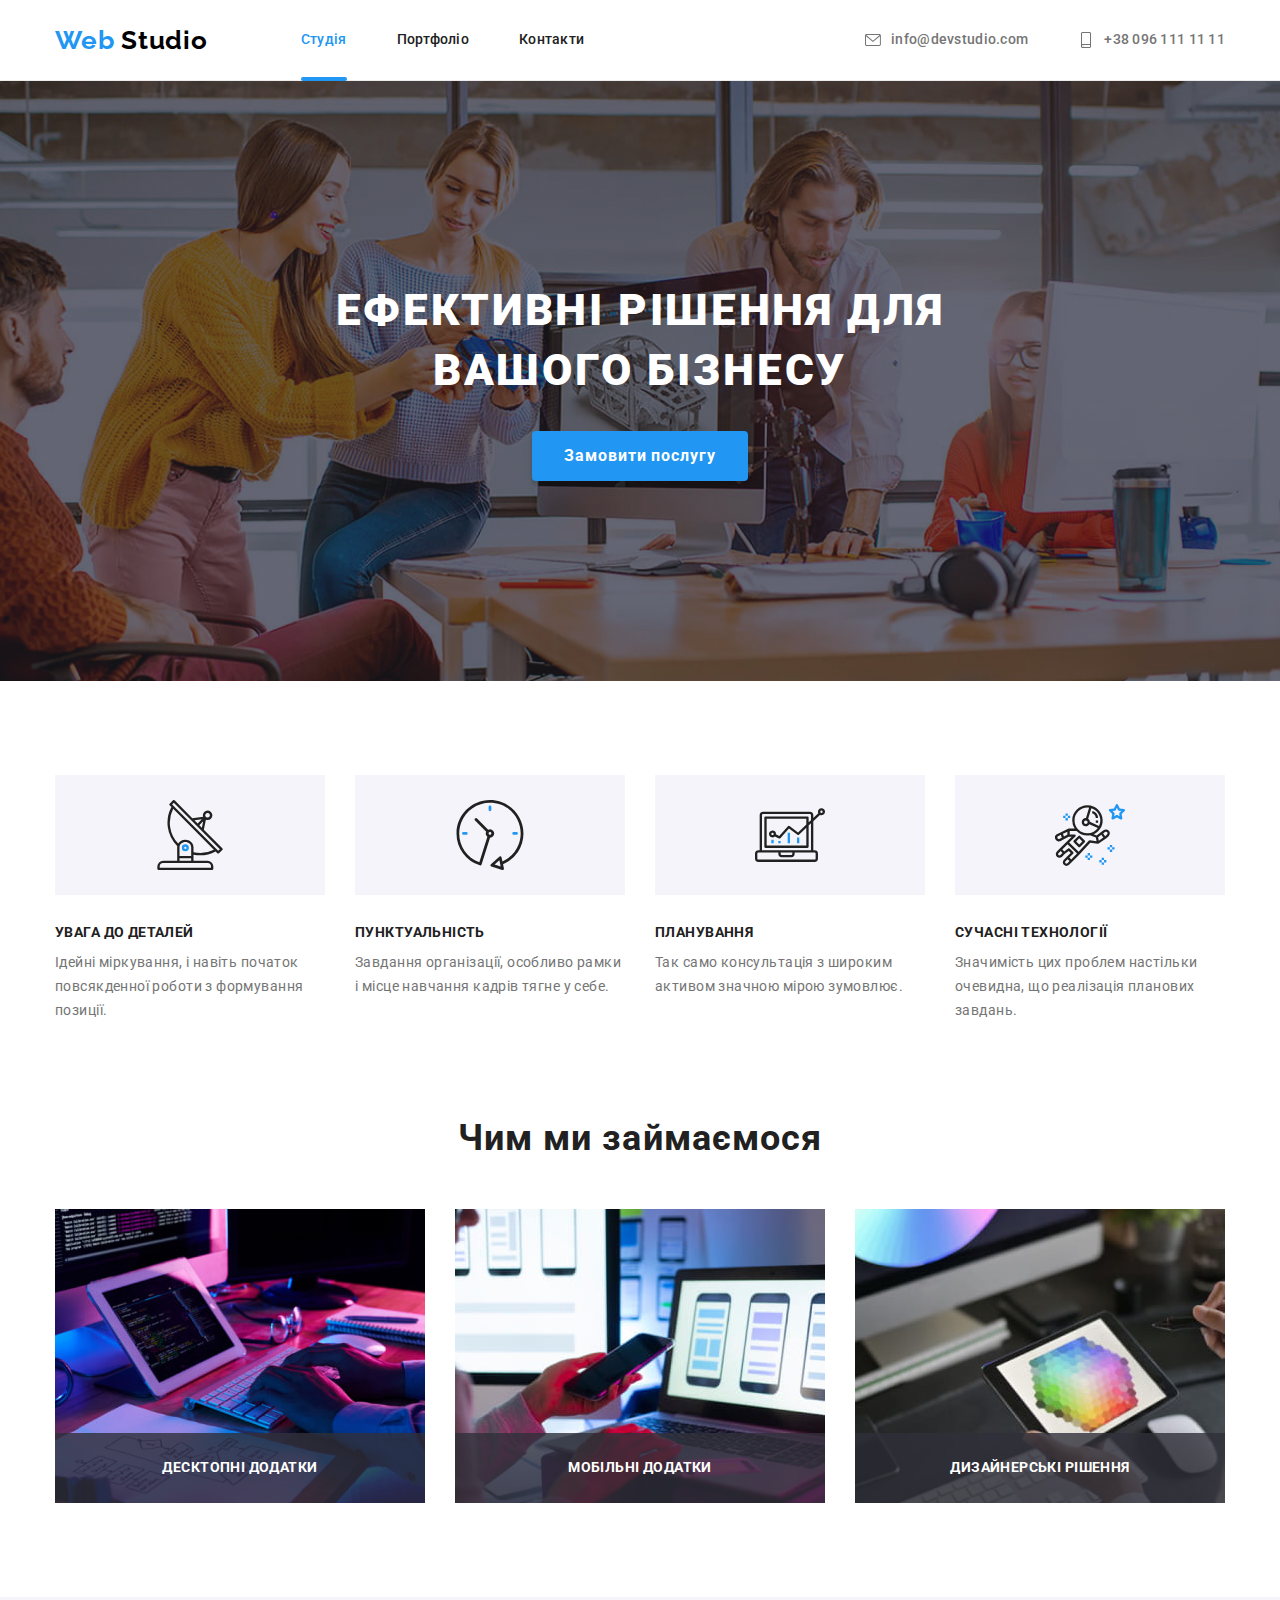
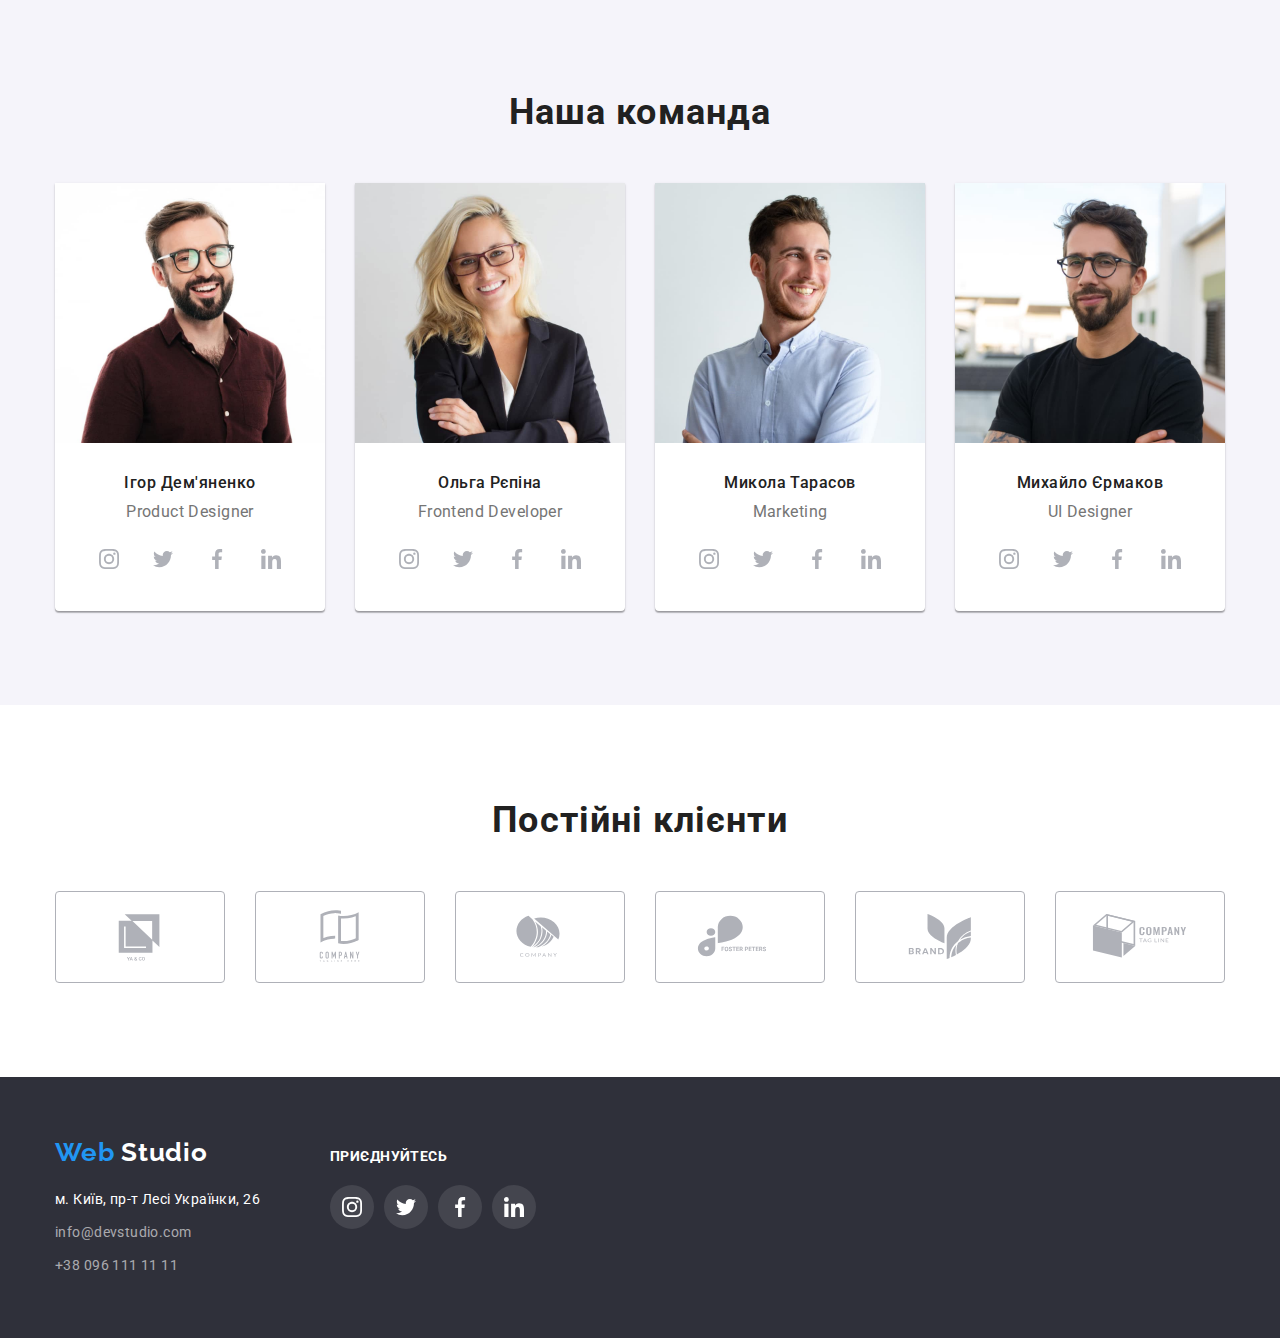
==== commit bf85fea2: "виправлення" ====
--- a/index.html
+++ b/index.html
@@ -1,404 +1,410 @@
 <!DOCTYPE html>
 <html lang="uk">
-  <head>
-    <meta charset="UTF-8" />
-    <meta http-equiv="X-UA-Compatible" content="IE=edge" />
-    <meta name="viewport" content="width=device-width, initial-scale=1.0" />
-    <title>Студія</title>
-    <link
-      href="https://fonts.googleapis.com/css2?family=Raleway:wght@700&family=Roboto:wght@400;500;700;900&display=swap"
-      rel="stylesheet"
-    />
-    <link
-      rel="stylesheet"
-      href="https://cdnjs.cloudflare.com/ajax/libs/modern-normalize/1.1.0/modern-normalize.min.css"
-    />
-    <link rel="stylesheet" href="./css/common.css" />
-    <link rel="stylesheet" href="./css/main.css" />
-  </head>
-
-  <body>
-    <header class="border header">
-      <div class="container">
-        <nav class="nav nav-box">
-          <a href="" class="logo"> <span class="logo-blue">Web</span>Studio </a>
-          <ul class="list list-nav">
-            <li class="item"><a href="./index.html" class="link page-active">Студія</a></li>
-            <li class="item"><a href="./portfolio.html" class="link">Портфоліо</a></li>
-            <li class="item"><a href="" class="link">Контакти</a></li>
-          </ul>
-        </nav>
-        <ul class="list list-nav list-contact">
-          <li class="item">
-            <a href="mailto:info@devstudio.com" class="link link-contact mailto align-icon">
-              <svg class="icon-contact">
-                <use href="./images/icons.svg#icon-envelope"></use>
-              </svg>
-              info@devstudio.com</a
-            >
-          </li>
-          <li class="item">
-            <a href="tel:+380961111111" class="link link-contact tel align-icon"
-              ><svg class="icon-contact">
-                <use href="./images/icons.svg#icon-smartphone"></use>
-              </svg>
-              +38 096 111 11 11</a
-            >
-          </li>
-        </ul>
-      </div>
-    </header>
-
-    <main>
-      <!--hero-->
-      <section class="hero section">
-        <div class="container">
-          <h1 class="title title-main">Ефективні рішення для вашого бізнесу</h1>
-          <button type="button" class="button item" data-modal-open>Замовити послугу</button>
-        </div>
-      </section>
-
-      <!--наш підхід-->
-      <section class="section">
-        <div class="container">
-          <h2 class="none">наш підхід</h2>
-          <ul class="list methods">
-            <li class="item antenna">
-              <div class="thumb">
-                <svg class="icon-methods">
-                  <use href="./images/icons.svg#icon-antenna"></use>
-                </svg>
-              </div>
-              <h3 class="title title-methods">УВАГА ДО ДЕТАЛЕЙ</h3>
-              <p class="text mr-null">Ідейні міркування, і навіть початок повсякденної роботи з формування позиції.</p>
-            </li>
-            <li class="item clock">
-              <div class="thumb">
-                <svg class="icon-methods">
-                  <use href="./images/icons.svg#icon-clock"></use>
-                </svg>
-              </div>
-              <h3 class="title title-methods">ПУНКТУАЛЬНІСТЬ</h3>
-              <p class="text mr-null">Завдання організації, особливо рамки і місце навчання кадрів тягне у себе.</p>
-            </li>
-            <li class="item diagram">
-              <div class="thumb">
-                <svg class="icon-methods">
-                  <use href="./images/icons.svg#icon-diagram"></use>
-                </svg>
-              </div>
-              <h3 class="title title-methods">ПЛАНУВАННЯ</h3>
-              <p class="text mr-null">Так само консультація з широким активом значною мірою зумовлює.</p>
-            </li>
-            <li class="item astronaut">
-              <div class="thumb">
-                <svg class="icon-methods">
-                  <use href="./images/icons.svg#icon-astronaut"></use>
-                </svg>
-              </div>
-              <h3 class="title title-methods">СУЧАСНІ ТЕХНОЛОГІЇ</h3>
-              <p class="text mr-null">Значимість цих проблем настільки очевидна, що реалізація планових завдань.</p>
-            </li>
-          </ul>
-        </div>
-      </section>
-
-      <!-- чим ми займаємося -->
-      <section class="info section">
-        <div class="container info">
-          <h2 class="title info">Чим ми займаємося</h2>
-          <ul class="list">
-            <li class="item">
-              <div class="img-block">
-                <img src="./images/box1.jpg" alt="Валідна розмітка" width="370" height="294" />
-                <div class="aside">
-                  <p class="subtitle">Десктопні додатки</p>
-                </div>
-              </div>
-            </li>
-            <li class="item">
-              <div class="img-block">
-                <img src="./images/box2.jpg" alt="Стилізація" width="370" height="294" />
-                <div class="aside">
-                  <p class="subtitle">Мобільні додатки</p>
-                </div>
-              </div>
-            </li>
-            <li class="item">
-              <div class="img-block">
-                <img src="./images/box3.jpg" alt="Дизайн" width="370" height="294" />
-                <div class="aside">
-                  <p class="subtitle">Дизайнерські рішення</p>
-                </div>
-              </div>
-            </li>
-          </ul>
-        </div>
-      </section>
-
-      <!--Наша команда-->
-      <section class="team-info section">
-        <div class="container">
-          <h2 class="title title-team">Наша команда</h2>
-          <ul class="list list-subject">
-            <li class="item">
-              <img src="./images/person1.jpg" alt="фото Ігора Дем'яненка" width="270" />
-              <h3 class="title subject-name">Ігор Дем'яненко</h3>
-              <p class="subject-post">Product Designer</p>
-              <ul class="list-team-socials">
-                <li class="item">
-                  <a href="" class="link-socials">
-                    <svg class="icon-socials">
-                      <use href="./images/icons.svg#icon-instagram"></use>
-                    </svg>
-                  </a>
-                </li>
-                <li class="item">
-                  <a href="" class="link-socials">
-                    <svg class="icon-socials">
-                      <use href="./images/icons.svg#icon-twitter"></use>
-                    </svg>
-                  </a>
-                </li>
-                <li class="item">
-                  <a href="" class="link-socials">
-                    <svg class="icon-socials">
-                      <use href="./images/icons.svg#icon-facebook"></use>
-                    </svg>
-                  </a>
-                </li>
-                <li class="item">
-                  <a href="" class="link-socials">
-                    <svg class="icon-socials">
-                      <use href="./images/icons.svg#icon-linkedin"></use>
-                    </svg>
-                  </a>
-                </li>
-              </ul>
-            </li>
-            <li class="item">
-              <img src="./images/person2.jpg" alt="фото Ольги Рєпіної" width="270" />
-              <h3 class="title subject-name">Ольга Рєпіна</h3>
-              <p class="subject-post">Frontend Developer</p>
-              <ul class="list-team-socials">
-                <li class="item">
-                  <a href="" class="link-socials">
-                    <svg class="icon-socials">
-                      <use href="./images/icons.svg#icon-instagram"></use>
-                    </svg>
-                  </a>
-                </li>
-                <li class="item">
-                  <a href="" class="link-socials">
-                    <svg class="icon-socials">
-                      <use href="./images/icons.svg#icon-twitter"></use>
-                    </svg>
-                  </a>
-                </li>
-                <li class="item">
-                  <a href="" class="link-socials">
-                    <svg class="icon-socials">
-                      <use href="./images/icons.svg#icon-facebook"></use>
-                    </svg>
-                  </a>
-                </li>
-                <li class="item">
-                  <a href="" class="link-socials">
-                    <svg class="icon-socials">
-                      <use href="./images/icons.svg#icon-linkedin"></use>
-                    </svg>
-                  </a>
-                </li>
-              </ul>
-            </li>
-            <li class="item">
-              <img src="./images/person3.jpg" alt="фото Миколи Тарасова" width="270" />
-              <h3 class="title subject-name">Микола Тарасов</h3>
-              <p class="subject-post">Marketing</p>
-              <ul class="list-team-socials">
-                <li class="item">
-                  <a href="" class="link-socials">
-                    <svg class="icon-socials">
-                      <use href="./images/icons.svg#icon-instagram"></use>
-                    </svg>
-                  </a>
-                </li>
-                <li class="item">
-                  <a href="" class="link-socials">
-                    <svg class="icon-socials">
-                      <use href="./images/icons.svg#icon-twitter"></use>
-                    </svg>
-                  </a>
-                </li>
-                <li class="item">
-                  <a href="" class="link-socials">
-                    <svg class="icon-socials">
-                      <use href="./images/icons.svg#icon-facebook"></use>
-                    </svg>
-                  </a>
-                </li>
-                <li class="item">
-                  <a href="" class="link-socials">
-                    <svg class="icon-socials">
-                      <use href="./images/icons.svg#icon-linkedin"></use>
-                    </svg>
-                  </a>
-                </li>
-              </ul>
-            </li>
-            <li class="item">
-              <img src="./images/person4.jpg" alt="фото Михайла Єрмакова" width="270" />
-              <h3 class="title subject-name">Михайло Єрмаков</h3>
-              <p class="subject-post">UI Designer</p>
-              <ul class="list-team-socials">
-                <li class="item">
-                  <a href="" class="link-socials">
-                    <svg class="icon-socials">
-                      <use href="./images/icons.svg#icon-instagram"></use>
-                    </svg>
-                  </a>
-                </li>
-                <li class="item">
-                  <a href="" class="link-socials">
-                    <svg class="icon-socials">
-                      <use href="./images/icons.svg#icon-twitter"></use>
-                    </svg>
-                  </a>
-                </li>
-                <li class="item">
-                  <a href="" class="link-socials">
-                    <svg class="icon-socials">
-                      <use href="./images/icons.svg#icon-facebook"></use>
-                    </svg>
-                  </a>
-                </li>
-                <li class="item">
-                  <a href="" class="link-socials">
-                    <svg class="icon-socials">
-                      <use href="./images/icons.svg#icon-linkedin"></use>
-                    </svg>
-                  </a>
-                </li>
-              </ul>
-            </li>
-          </ul>
-        </div>
-      </section>
-
-      <section class="section">
-        <div class="container clients">
-          <h2 class="title">Постійні клієнти</h2>
-          <ul class="list">
-            <li class="item">
-              <a href="" class="client">
-                <svg class="thumb">
-                  <use href="./images/icons.svg#icon-logo-1"></use>
-                </svg>
-              </a>
-            </li>
-            <li class="item">
-              <a href="" class="client">
-                <svg class="thumb">
-                  <use href="./images/icons.svg#icon-logo-2"></use>
-                </svg>
-              </a>
-            </li>
-            <li class="item">
-              <a href="" class="client">
-                <svg class="thumb">
-                  <use href="./images/icons.svg#icon-logo-3"></use>
-                </svg>
-              </a>
-            </li>
-            <li class="item">
-              <a href="" class="client">
-                <svg class="thumb">
-                  <use href="./images/icons.svg#icon-logo-4"></use>
-                </svg>
-              </a>
-            </li>
-            <li class="item">
-              <a href="" class="client">
-                <svg class="thumb">
-                  <use href="./images/icons.svg#icon-logo-5"></use>
-                </svg>
-              </a>
-            </li>
-            <li class="item">
-              <a href="" class="client">
-                <svg class="thumb">
-                  <use href="./images/icons.svg#icon-logo-6"></use>
-                </svg>
-              </a>
-            </li>
-          </ul>
-        </div>
-      </section>
-    </main>
-
-    <!--footer-->
-    <footer class="footer section">
-      <div class="container">
-        <div class="container-foot">
-          <a href="" class="logo logo-white"> <span class="logo-blue">Web</span>Studio</a>
-          <address>
-            <p class="address item">м. Київ, пр-т Лесі Українки, 26</p>
-            <ul class="list item">
-              <li class="item">
-                <a href="mailto:info@devstudio.com" class="link link-footer">info@devstudio.com</a>
-              </li>
-              <li class="item">
-                <a href="tel:+380961111111" class="link link-footer">+38 096 111 11 11</a>
-              </li>
-            </ul>
-          </address>
-        </div>
-        <div class="container-foot socials">
-          <b class="title-methods">Приєднуйтесь</b>
-          <ul class="list">
-            <li class="item">
-              <a class="link-socials" href="">
-                <svg class="icon-socials">
-                  <use href="./images/icons.svg#icon-instagram"></use>
-                </svg>
-              </a>
-            </li>
-            <li class="item">
-              <a class="link-socials" href="">
-                <svg class="icon-socials">
-                  <use href="./images/icons.svg#icon-twitter"></use>
-                </svg>
-              </a>
-            </li>
-            <li class="item">
-              <a class="link-socials" href="">
-                <svg class="icon-socials">
-                  <use href="./images/icons.svg#icon-facebook"></use>
-                </svg>
-              </a>
-            </li>
-            <li class="item">
-              <a class="link-socials" href="">
-                <svg class="icon-socials">
-                  <use href="./images/icons.svg#icon-linkedin"></use>
-                </svg>
-              </a>
-            </li>
-          </ul>
-        </div>
-      </div>
-    </footer>
-    
-    <div class="backdrop is-hidden" data-modal>
-      <div class="modal">
-        <button type="button" class="btn-modal" data-modal-close>
-          <svg class="icon-modal">
-            <use href="./images/symbol-defs.svg#icon-closet-window"></use>
-          </svg>
-        </button>
-      </div>
-    </div>
-
-    <script src="./js/modal.js"></script>
-  </body>
+	<head>
+		<meta charset="UTF-8" />
+		<meta http-equiv="X-UA-Compatible" content="IE=edge" />
+		<meta name="viewport" content="width=device-width, initial-scale=1.0" />
+		<title>Студія</title>
+		<link
+			href="https://fonts.googleapis.com/css2?family=Raleway:wght@700&family=Roboto:wght@400;500;700;900&display=swap"
+			rel="stylesheet"
+		/>
+		<link
+			rel="stylesheet"
+			href="https://cdnjs.cloudflare.com/ajax/libs/modern-normalize/1.1.0/modern-normalize.min.css"
+		/>
+		<link rel="stylesheet" href="./css/common.css" />
+		<link rel="stylesheet" href="./css/main.css" />
+	</head>
+
+	<body>
+		<header class="border header">
+			<div class="container">
+				<nav class="nav nav-box">
+					<a href="" class="logo">
+						<span class="logo-blue">Web</span>
+						Studio
+					</a>
+					<ul class="list list-nav">
+						<li class="item"><a href="./index.html" class="link page-active">Студія</a></li>
+						<li class="item"><a href="./portfolio.html" class="link">Портфоліо</a></li>
+						<li class="item"><a href="" class="link">Контакти</a></li>
+					</ul>
+				</nav>
+				<ul class="list list-nav list-contact">
+					<li class="item">
+						<a href="mailto:info@devstudio.com" class="link link-contact mailto align-icon">
+							<svg class="icon-contact">
+								<use href="./images/icons.svg#icon-envelope"></use>
+							</svg>
+							info@devstudio.com
+						</a>
+					</li>
+					<li class="item">
+						<a href="tel:+380961111111" class="link link-contact tel align-icon">
+							<svg class="icon-contact">
+								<use href="./images/icons.svg#icon-smartphone"></use>
+							</svg>
+							+38 096 111 11 11
+						</a>
+					</li>
+				</ul>
+			</div>
+		</header>
+
+		<main>
+			<!--hero-->
+			<section class="hero section">
+				<div class="container">
+					<h1 class="title title-main">Ефективні рішення для вашого бізнесу</h1>
+					<button type="button" class="button item" data-modal-open>Замовити послугу</button>
+				</div>
+			</section>
+
+			<!--наш підхід-->
+			<section class="section">
+				<div class="container">
+					<h2 class="none">наш підхід</h2>
+					<ul class="list methods">
+						<li class="item antenna">
+							<div class="thumb">
+								<svg class="icon-methods">
+									<use href="./images/icons.svg#icon-antenna"></use>
+								</svg>
+							</div>
+							<h3 class="title title-methods">УВАГА ДО ДЕТАЛЕЙ</h3>
+							<p class="text mr-null">Ідейні міркування, і навіть початок повсякденної роботи з формування позиції.</p>
+						</li>
+						<li class="item clock">
+							<div class="thumb">
+								<svg class="icon-methods">
+									<use href="./images/icons.svg#icon-clock"></use>
+								</svg>
+							</div>
+							<h3 class="title title-methods">ПУНКТУАЛЬНІСТЬ</h3>
+							<p class="text mr-null">Завдання організації, особливо рамки і місце навчання кадрів тягне у себе.</p>
+						</li>
+						<li class="item diagram">
+							<div class="thumb">
+								<svg class="icon-methods">
+									<use href="./images/icons.svg#icon-diagram"></use>
+								</svg>
+							</div>
+							<h3 class="title title-methods">ПЛАНУВАННЯ</h3>
+							<p class="text mr-null">Так само консультація з широким активом значною мірою зумовлює.</p>
+						</li>
+						<li class="item astronaut">
+							<div class="thumb">
+								<svg class="icon-methods">
+									<use href="./images/icons.svg#icon-astronaut"></use>
+								</svg>
+							</div>
+							<h3 class="title title-methods">СУЧАСНІ ТЕХНОЛОГІЇ</h3>
+							<p class="text mr-null">Значимість цих проблем настільки очевидна, що реалізація планових завдань.</p>
+						</li>
+					</ul>
+				</div>
+			</section>
+
+			<!-- чим ми займаємося -->
+			<section class="info section">
+				<div class="container info">
+					<h2 class="title info">Чим ми займаємося</h2>
+					<ul class="list">
+						<li class="item">
+							<div class="img-block">
+								<img src="./images/box1.jpg" alt="Валідна розмітка" width="370" height="294" />
+								<div class="aside">
+									<p class="subtitle">Десктопні додатки</p>
+								</div>
+							</div>
+						</li>
+						<li class="item">
+							<div class="img-block">
+								<img src="./images/box2.jpg" alt="Стилізація" width="370" height="294" />
+								<div class="aside">
+									<p class="subtitle">Мобільні додатки</p>
+								</div>
+							</div>
+						</li>
+						<li class="item">
+							<div class="img-block">
+								<img src="./images/box3.jpg" alt="Дизайн" width="370" height="294" />
+								<div class="aside">
+									<p class="subtitle">Дизайнерські рішення</p>
+								</div>
+							</div>
+						</li>
+					</ul>
+				</div>
+			</section>
+
+			<!--Наша команда-->
+			<section class="team-info section">
+				<div class="container">
+					<h2 class="title title-team">Наша команда</h2>
+					<ul class="list list-subject">
+						<li class="item">
+							<img src="./images/person1.jpg" alt="фото Ігора Дем'яненка" width="270" />
+							<h3 class="title subject-name">Ігор Дем'яненко</h3>
+							<p class="subject-post">Product Designer</p>
+							<ul class="list-team-socials">
+								<li class="item">
+									<a href="" class="link-socials">
+										<svg class="icon-socials">
+											<use href="./images/icons.svg#icon-instagram"></use>
+										</svg>
+									</a>
+								</li>
+								<li class="item">
+									<a href="" class="link-socials">
+										<svg class="icon-socials">
+											<use href="./images/icons.svg#icon-twitter"></use>
+										</svg>
+									</a>
+								</li>
+								<li class="item">
+									<a href="" class="link-socials">
+										<svg class="icon-socials">
+											<use href="./images/icons.svg#icon-facebook"></use>
+										</svg>
+									</a>
+								</li>
+								<li class="item">
+									<a href="" class="link-socials">
+										<svg class="icon-socials">
+											<use href="./images/icons.svg#icon-linkedin"></use>
+										</svg>
+									</a>
+								</li>
+							</ul>
+						</li>
+						<li class="item">
+							<img src="./images/person2.jpg" alt="фото Ольги Рєпіної" width="270" />
+							<h3 class="title subject-name">Ольга Рєпіна</h3>
+							<p class="subject-post">Frontend Developer</p>
+							<ul class="list-team-socials">
+								<li class="item">
+									<a href="" class="link-socials">
+										<svg class="icon-socials">
+											<use href="./images/icons.svg#icon-instagram"></use>
+										</svg>
+									</a>
+								</li>
+								<li class="item">
+									<a href="" class="link-socials">
+										<svg class="icon-socials">
+											<use href="./images/icons.svg#icon-twitter"></use>
+										</svg>
+									</a>
+								</li>
+								<li class="item">
+									<a href="" class="link-socials">
+										<svg class="icon-socials">
+											<use href="./images/icons.svg#icon-facebook"></use>
+										</svg>
+									</a>
+								</li>
+								<li class="item">
+									<a href="" class="link-socials">
+										<svg class="icon-socials">
+											<use href="./images/icons.svg#icon-linkedin"></use>
+										</svg>
+									</a>
+								</li>
+							</ul>
+						</li>
+						<li class="item">
+							<img src="./images/person3.jpg" alt="фото Миколи Тарасова" width="270" />
+							<h3 class="title subject-name">Микола Тарасов</h3>
+							<p class="subject-post">Marketing</p>
+							<ul class="list-team-socials">
+								<li class="item">
+									<a href="" class="link-socials">
+										<svg class="icon-socials">
+											<use href="./images/icons.svg#icon-instagram"></use>
+										</svg>
+									</a>
+								</li>
+								<li class="item">
+									<a href="" class="link-socials">
+										<svg class="icon-socials">
+											<use href="./images/icons.svg#icon-twitter"></use>
+										</svg>
+									</a>
+								</li>
+								<li class="item">
+									<a href="" class="link-socials">
+										<svg class="icon-socials">
+											<use href="./images/icons.svg#icon-facebook"></use>
+										</svg>
+									</a>
+								</li>
+								<li class="item">
+									<a href="" class="link-socials">
+										<svg class="icon-socials">
+											<use href="./images/icons.svg#icon-linkedin"></use>
+										</svg>
+									</a>
+								</li>
+							</ul>
+						</li>
+						<li class="item">
+							<img src="./images/person4.jpg" alt="фото Михайла Єрмакова" width="270" />
+							<h3 class="title subject-name">Михайло Єрмаков</h3>
+							<p class="subject-post">UI Designer</p>
+							<ul class="list-team-socials">
+								<li class="item">
+									<a href="" class="link-socials">
+										<svg class="icon-socials">
+											<use href="./images/icons.svg#icon-instagram"></use>
+										</svg>
+									</a>
+								</li>
+								<li class="item">
+									<a href="" class="link-socials">
+										<svg class="icon-socials">
+											<use href="./images/icons.svg#icon-twitter"></use>
+										</svg>
+									</a>
+								</li>
+								<li class="item">
+									<a href="" class="link-socials">
+										<svg class="icon-socials">
+											<use href="./images/icons.svg#icon-facebook"></use>
+										</svg>
+									</a>
+								</li>
+								<li class="item">
+									<a href="" class="link-socials">
+										<svg class="icon-socials">
+											<use href="./images/icons.svg#icon-linkedin"></use>
+										</svg>
+									</a>
+								</li>
+							</ul>
+						</li>
+					</ul>
+				</div>
+			</section>
+		<!-- постійні клієнти -->
+			<section class="section">
+				<div class="container clients">
+					<h2 class="title">Постійні клієнти</h2>
+					<ul class="list">
+						<li class="item">
+							<a href="" class="client">
+								<svg class="thumb">
+									<use href="./images/icons.svg#icon-logo-1"></use>
+								</svg>
+							</a>
+						</li>
+						<li class="item">
+							<a href="" class="client">
+								<svg class="thumb">
+									<use href="./images/icons.svg#icon-logo-2"></use>
+								</svg>
+							</a>
+						</li>
+						<li class="item">
+							<a href="" class="client">
+								<svg class="thumb">
+									<use href="./images/icons.svg#icon-logo-3"></use>
+								</svg>
+							</a>
+						</li>
+						<li class="item">
+							<a href="" class="client">
+								<svg class="thumb">
+									<use href="./images/icons.svg#icon-logo-4"></use>
+								</svg>
+							</a>
+						</li>
+						<li class="item">
+							<a href="" class="client">
+								<svg class="thumb">
+									<use href="./images/icons.svg#icon-logo-5"></use>
+								</svg>
+							</a>
+						</li>
+						<li class="item">
+							<a href="" class="client">
+								<svg class="thumb">
+									<use href="./images/icons.svg#icon-logo-6"></use>
+								</svg>
+							</a>
+						</li>
+					</ul>
+				</div>
+			</section>
+		</main>
+
+		<!--footer-->
+		<footer class="footer section">
+			<div class="container">
+				<div class="container-foot">
+					<a href="" class="logo logo-white">
+						<span class="logo-blue">Web</span>
+						Studio
+					</a>
+					<address>
+						<p class="address item">м. Київ, пр-т Лесі Українки, 26</p>
+						<ul class="list item">
+							<li class="item">
+								<a href="mailto:info@devstudio.com" class="link link-footer">info@devstudio.com</a>
+							</li>
+							<li class="item">
+								<a href="tel:+380961111111" class="link link-footer">+38 096 111 11 11</a>
+							</li>
+						</ul>
+					</address>
+				</div>
+				<div class="container-foot socials">
+					<b class="title-methods">Приєднуйтесь</b>
+					<ul class="list">
+						<li class="item">
+							<a class="link-socials" href="">
+								<svg class="icon-socials">
+									<use href="./images/icons.svg#icon-instagram"></use>
+								</svg>
+							</a>
+						</li>
+						<li class="item">
+							<a class="link-socials" href="">
+								<svg class="icon-socials">
+									<use href="./images/icons.svg#icon-twitter"></use>
+								</svg>
+							</a>
+						</li>
+						<li class="item">
+							<a class="link-socials" href="">
+								<svg class="icon-socials">
+									<use href="./images/icons.svg#icon-facebook"></use>
+								</svg>
+							</a>
+						</li>
+						<li class="item">
+							<a class="link-socials" href="">
+								<svg class="icon-socials">
+									<use href="./images/icons.svg#icon-linkedin"></use>
+								</svg>
+							</a>
+						</li>
+					</ul>
+				</div>
+			</div>
+		</footer>
+
+		<div class="backdrop is-hidden" data-modal>
+			<div class="modal">
+				<button type="button" class="btn-modal" data-modal-close>
+					<svg class="icon-modal">
+						<use href="./images/symbol-defs.svg#icon-closet-window"></use>
+					</svg>
+				</button>
+			</div>
+		</div>
+
+		<script src="./js/modal.js"></script>
+	</body>
 </html>
--- a/css/main.css
+++ b/css/main.css
@@ -109,6 +109,7 @@
 .link:hover,
 .link:focus {
     color: var(--accent-blue);
+    transition: color 250ms var(--base-style-animation);
 }
 
 .logo {
@@ -229,7 +230,8 @@
     /* background-color: var(--accent-blue); */
 }
 
-.hero .button:hover {
+.hero .button:hover,
+.hero .button:focus {
     color: var(--accent-black);
     background-color: var(--btn-hover-color);
     transition: background-color 250ms var(--base-style-animation), color 250ms var(--base-style-animation);
@@ -432,16 +434,19 @@
     border-radius: 50%;
     fill: var(--accent-black);
     box-shadow: none;
+    transition: fill 2500ms var(--base-style-animation);
+    
 }
 
 .list-team-socials .item + .item {
     margin-left: 10px;
 }
 
-.list-team-socials .item:hover,
+/* .list-team-socials .item:hover,
 .list-team-socials .item:focus {
-    fill: var(--white)
-}
+    fill: var(--accent-black);
+    transition: fill 2500ms var(--base-style-animation);
+} */
 
 /* ---------------------------------------------- */
 /* portfolio */
@@ -462,6 +467,8 @@
 .button-filter:focus {
     background-color: var(--accent-blue);
     color: var(--white);
+    box-shadow: 0px 3px 1px rgba(0, 0, 0, 0.1), 0px 1px 2px rgba(0, 0, 0, 0.08), 0px 2px 2px rgba(0, 0, 0, 0.12);
+    transition: background-color 250ms var(--base-style-animation), color 250ms var(--base-style-animation), box-shadow 250ms var(--base-style-animation);
 }
 .filter .list {
     display: flex;
@@ -619,12 +626,13 @@
 .link-socials:focus {
     background-color: var(--accent-blue);
     cursor: pointer;
-    fill: var(--white);
+    transition: background-color 250ms var(--base-style-animation);
 }
 
 .link-socials:hover .icon-socials,
 .link-socials:focus .icon-socials {
     fill: var(--white);
+    transition: fill 250ms var(--base-style-animation);
 }
 
 .icon-contact {
@@ -632,7 +640,7 @@
     width: 16px;
     height: 16px;
     margin-right: 10px;
-    fill: var(--main-font-color);
+    fill: currentColor;
 }
 
 .header .align-icon {
@@ -642,6 +650,7 @@
 .header .align-icon:hover .icon-contact,
 .header .align-icon:focus .icon-contact {
     fill: var(--accent-blue);
+    transition: fill 250ms var(--base-style-animation);
 }
 
 .methods .thumb {
@@ -683,6 +692,7 @@
 .clients .client:focus {
     color: var(--accent-blue);
     border: 1px solid var(--accent-blue);
+    transition: color 250ms var(--base-style-animation), border 250ms var(--base-style-animation);
 }
 
 .project {
@@ -745,10 +755,11 @@
     left: 0;
     width: 100%;
     height: 100%;
-
+    
+    visibility: visible;
     background-color: var(--bg-modal);
     scale: 1;
-    transition: scale 250ms linear, background-color 250ms var(--base-style-animation);
+    transition: scale 250ms var(--base-style-animation), background-color 250ms var(--base-style-animation);
 }
 
 .backdrop.is-hidden {
@@ -758,7 +769,7 @@
 
     background-color: var(--bg-empty-opacity);
     scale: 1.05;
-    transition: scale 250ms linear, background-color 250ms var(--base-style-animation);
+    transition: scale 250ms var(--base-style-animation), opacity 250ms var(--base-style-animation), visibility 250ms var(--base-style-animation);
 }
 
 .modal {
@@ -769,38 +780,31 @@
 
     width: 528px;
     height: 581px;
-    /* width: calc(100% / 3);
-    height: calc(100% / 1.4); */
 
     background-color: var(--main-bg-color);
     box-shadow: 0px 1px 3px rgba(0, 0, 0, 0.12), 0px 1px 1px rgba(0, 0, 0, 0.14), 0px 2px 1px rgba(0, 0, 0, 0.2);
     border-radius: 4px;
 
+    opacity: 1;
     display: flex;
     justify-content: flex-end;
 }
 
 .btn-modal {
+    display: flex;
+    align-items: center;
+    justify-content: center;
+
     width: 30px;
     height: 30px;
     margin-top: 8px;
     margin-right: 8px;
-
+    
     border-radius: 50%;
     border: 1px solid rgba(0, 0, 0, 0.1);
     background-color: inherit;
-
-    display: flex;
-    align-items: center;
-    justify-content: center;
-
     cursor: pointer;
-
-}
-
-.btn-modal {
-
-    transition: opacity 3000ms linear;
+    
 }
 
 .icon-modal {
